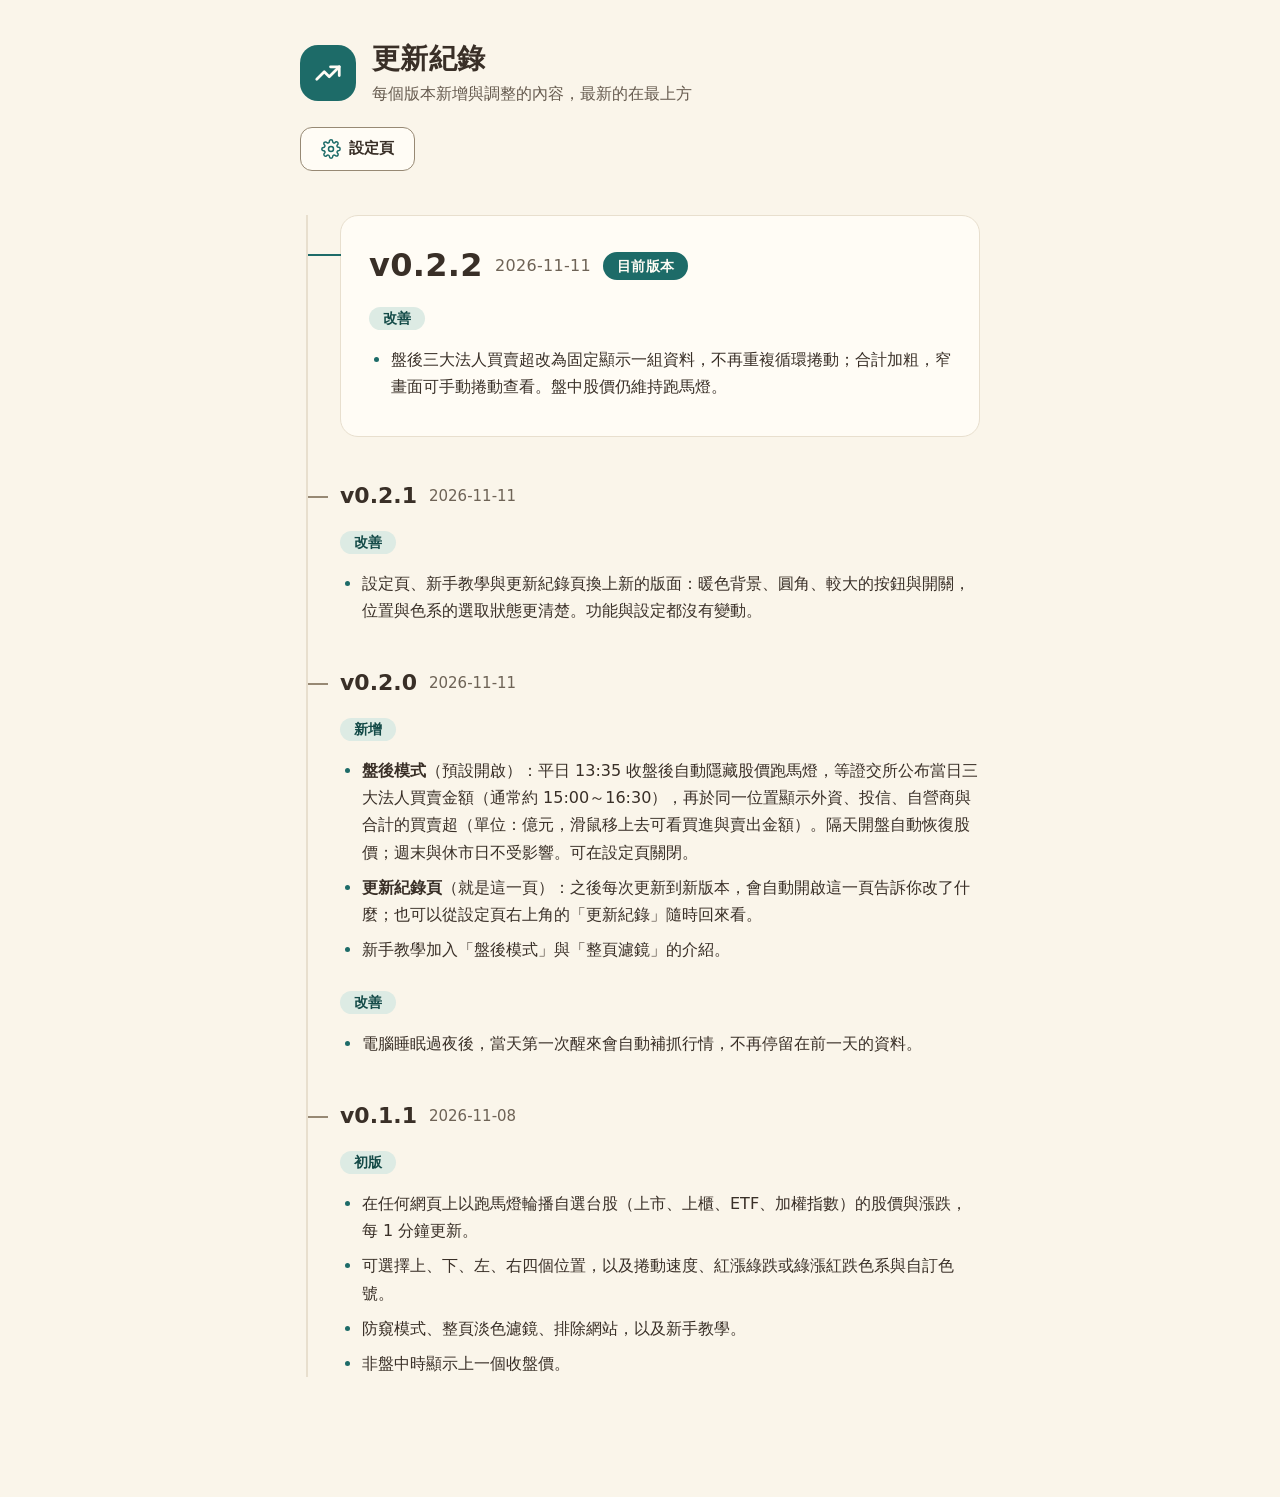
==== changelog.html @ 999ce127 "[UPD] 發布 v0.2.2，整合盤後固定法人資訊與介面更新" ====
<!doctype html>
<html lang="zh-Hant">
<head>
  <meta charset="utf-8">
  <meta name="viewport" content="width=device-width, initial-scale=1">
  <title>台股跑馬燈更新紀錄</title>
  <link rel="stylesheet" href="ui.css">
  <link rel="stylesheet" href="changelog.css">
</head>
<body>
  <main class="container">
    <header class="header">
      <div class="logo" data-icon="trend"></div>
      <div>
        <h1>更新紀錄</h1>
        <p>每個版本新增與調整的內容，最新的在最上方</p>
      </div>
    </header>
    <nav class="header-links" aria-label="相關頁面">
      <a class="btn" href="options.html" data-icon="settings">設定頁</a>
    </nav>

    <div class="timeline">
    <!-- 發版時：在這一行下方新增新版本的 article（最上面那篇會自動標示「目前版本」） -->

    <article class="release" aria-labelledby="v0-2-2">
      <h2 id="v0-2-2">v0.2.2 <time datetime="2026-11-11">2026-11-11</time></h2>
      <h3>改善</h3>
      <ul>
        <li>盤後三大法人買賣超改為固定顯示一組資料，不再重複循環捲動；合計加粗，窄畫面可手動捲動查看。盤中股價仍維持跑馬燈。</li>
      </ul>
    </article>

    <article class="release" aria-labelledby="v0-2-1">
      <h2 id="v0-2-1">v0.2.1 <time datetime="2026-11-11">2026-11-11</time></h2>
      <h3>改善</h3>
      <ul>
        <li>設定頁、新手教學與更新紀錄頁換上新的版面：暖色背景、圓角、較大的按鈕與開關，位置與色系的選取狀態更清楚。功能與設定都沒有變動。</li>
      </ul>
    </article>

    <article class="release" aria-labelledby="v0-2-0">
      <h2 id="v0-2-0">v0.2.0 <time datetime="2026-11-11">2026-11-11</time></h2>
      <h3>新增</h3>
      <ul>
        <li><strong>盤後模式</strong>（預設開啟）：平日 13:35 收盤後自動隱藏股價跑馬燈，等證交所公布當日三大法人買賣金額（通常約 15:00～16:30），再於同一位置顯示外資、投信、自營商與合計的買賣超（單位：億元，滑鼠移上去可看買進與賣出金額）。隔天開盤自動恢復股價；週末與休市日不受影響。可在設定頁關閉。</li>
        <li><strong>更新紀錄頁</strong>（就是這一頁）：之後每次更新到新版本，會自動開啟這一頁告訴你改了什麼；也可以從設定頁右上角的「更新紀錄」隨時回來看。</li>
        <li>新手教學加入「盤後模式」與「整頁濾鏡」的介紹。</li>
      </ul>
      <h3>改善</h3>
      <ul>
        <li>電腦睡眠過夜後，當天第一次醒來會自動補抓行情，不再停留在前一天的資料。</li>
      </ul>
    </article>

    <article class="release" aria-labelledby="v0-1-1">
      <h2 id="v0-1-1">v0.1.1 <time datetime="2026-11-08">2026-11-08</time></h2>
      <h3>初版</h3>
      <ul>
        <li>在任何網頁上以跑馬燈輪播自選台股（上市、上櫃、ETF、加權指數）的股價與漲跌，每 1 分鐘更新。</li>
        <li>可選擇上、下、左、右四個位置，以及捲動速度、紅漲綠跌或綠漲紅跌色系與自訂色號。</li>
        <li>防窺模式、整頁淡色濾鏡、排除網站，以及新手教學。</li>
        <li>非盤中時顯示上一個收盤價。</li>
      </ul>
    </article>
    </div>
  </main>

  <script src="ui.js"></script>
  <script src="changelog.js"></script>
</body>
</html>
---- ui.css ----
/* 設定頁、新手教學頁、更新紀錄頁共用樣式（方向 C：柔和溫潤 Soft & Friendly）
   所有顏色都走 :root token；只有漲跌色票預覽（ui.js 內嵌）是產品資料，不在此定義 */
:root {
  /* 表面：暖米白、奶油，不使用純白或冷灰 */
  --bg: #FAF5EA;
  --surface: #FFFCF5;
  --sunken: #F2EBDC;
  --line: #E8DFCE;
  --line-strong: #978974;
  /* 文字：深炭褐 */
  --fg: #392F27;
  --muted: #665B4F;
  --subtle: #6E6356;
  /* 強調色：深青綠（與紅漲綠跌的語意色區隔，只用在小面積） */
  --accent: #1D6B68;
  --accent-hover: #16524F;
  --accent-soft: #DDEBE4;
  --accent-ink: #134A47;
  --on-accent: #FFFCF5;
  --ring: #1D6B68;
  /* 開關 */
  --track-off: #9C8F7B;
  --knob: #FFFCF5;
  --knob-shadow: 0 1px 3px rgba(57, 47, 39, .3);
  /* 浮層與提示 */
  --shadow-float: 0 12px 32px rgba(57, 47, 39, .14), 0 2px 6px rgba(57, 47, 39, .08);
  --toast-bg: #392F27;
  --toast-fg: #FFFCF5;
  --mark: #F6E3A8;
  --mark-ink: #392F27;
  /* 模擬網頁／瀏覽器畫面（代表使用者看到的網頁，亮暗模式下都維持淺色） */
  --mock-bg: #FFFEFA;
  --mock-bar: #E6DECE;
  --mock-chrome: #F1EBDD;
  --mock-line: #DDD3C0;
  --mock-ink: #6E6356;
  --mock-cursor: #392F27;
  /* 擴充功能圖示本身的顏色（產品資產，與漲跌語意無關） */
  --ext-red: #C62828;
  /* 形狀 */
  --r: 14px;
  --r-sm: 12px;
  --pill: 999px;
  color-scheme: light;
  font-family: system-ui, -apple-system, "PingFang TC", "Noto Sans TC", "Microsoft JhengHei", "Segoe UI", sans-serif;
}
/* 深色版（選用）：在 <html> 加上 data-theme="dark" 即啟用；提案預設只出淺色 */
:root[data-theme="dark"] {
  --bg: #1D1915;
  --surface: #26211C;
  --sunken: #2F2923;
  --line: #3A332B;
  --line-strong: #7A6E60;
  --fg: #F0E8DB;
  --muted: #BDB2A3;
  --subtle: #A79B8B;
  --accent: #72C4BB;
  --accent-hover: #8FD5CD;
  --accent-soft: #1F3A38;
  --accent-ink: #A6E0D9;
  --on-accent: #12211F;
  --ring: #72C4BB;
  --track-off: #6B6054;
  --knob: #F0E8DB;
  --knob-shadow: 0 1px 3px rgba(0, 0, 0, .5);
  --shadow-float: 0 12px 32px rgba(0, 0, 0, .5), 0 2px 6px rgba(0, 0, 0, .35);
  --toast-bg: #F0E8DB;
  --toast-fg: #1D1915;
  --mark: #6B5A22;
  --mark-ink: #F0E8DB;
  color-scheme: dark;
}

* { box-sizing: border-box; }
body { margin: 0; background: var(--bg); color: var(--fg); font-size: 16px; line-height: 1.7; -webkit-font-smoothing: antialiased; }
h1, h2, h3 { margin: 0; line-height: 1.35; font-weight: 700; }
a { color: var(--accent); text-underline-offset: 3px; }
:focus-visible { outline: 2px solid var(--ring); outline-offset: 2px; }
.icon { width: 20px; height: 20px; flex: none; stroke: currentColor; fill: none; stroke-width: 1.8; stroke-linecap: round; stroke-linejoin: round; }

.container { max-width: 720px; margin: 0 auto; padding: 40px 20px 112px; }

/* 頁首 */
.header { display: flex; align-items: center; gap: 16px; }
.logo { width: 56px; height: 56px; flex: none; border-radius: 18px; background: var(--accent); color: var(--on-accent); display: grid; place-items: center; }
.logo .icon { width: 30px; height: 30px; stroke-width: 2.2; }
.header h1 { font-size: 28px; letter-spacing: .01em; }
.header p { margin: 2px 0 0; color: var(--muted); }
.header-links { display: flex; flex-wrap: wrap; gap: 10px; margin: 20px 0 0; }

/* 分組：標題 + 一組相連的設定列 */
.group { margin-top: 44px; }
.group > h2 { font-size: 20px; display: flex; align-items: center; gap: 10px; }
.group > h2 .icon { color: var(--accent); width: 22px; height: 22px; }
.desc { margin: 4px 0 14px; color: var(--muted); font-size: 15px; }
.group > h2 + .panel, .group > h2 + .seg, .group > h2 + #preview { margin-top: 14px; }
.sub-title { font-size: 17px; margin: 28px 0 0; }

.panel { background: var(--surface); border: 1px solid var(--line); border-radius: var(--r); }
.panel.pad { padding: 20px; }
.panel > .row { display: flex; align-items: center; gap: 16px; min-height: 64px; padding: 14px 20px; }
.panel > .row + .row { border-top: 1px solid var(--line); }
.panel > .row:first-child { border-radius: 13px 13px 0 0; }
.panel > .row:last-child { border-radius: 0 0 13px 13px; }
.panel > .row:only-child { border-radius: 13px; }
.row-icon { width: 40px; height: 40px; flex: none; border-radius: var(--r-sm); background: var(--accent-soft); color: var(--accent-ink); display: grid; place-items: center; }
.row-text { flex: 1; min-width: 0; }
.row-title { display: block; font-size: 16px; font-weight: 600; line-height: 1.5; }
.row-desc { display: block; margin-top: 2px; color: var(--muted); font-size: 14px; line-height: 1.65; }

.field-label { display: block; font-weight: 600; font-size: 15px; margin: 20px 0 8px; }
.panel.pad > .field-label:first-child, .panel.pad > div > .field-label:first-child { margin-top: 0; }
.helper { color: var(--subtle); font-size: 14px; margin-top: 8px; }

textarea, input[type="text"] {
  width: 100%; font: inherit; color: var(--fg); background: var(--surface);
  border: 1.5px solid var(--line-strong); border-radius: var(--r-sm); padding: 12px 14px; resize: vertical;
}
textarea::placeholder, input[type="text"]::placeholder { color: var(--subtle); }
textarea:focus-visible, input[type="text"]:focus-visible { outline-offset: 1px; border-color: var(--accent); }
textarea { min-height: 120px; line-height: 1.7; }

/* 按鈕 */
.btn { display: inline-flex; align-items: center; justify-content: center; gap: 8px; min-height: 44px; padding: 0 20px;
  border-radius: var(--r-sm); border: 1.5px solid var(--line-strong); background: var(--surface); color: var(--fg); font: inherit; font-size: 15px; font-weight: 600;
  cursor: pointer; text-decoration: none; transition: background-color .15s, border-color .15s, color .15s; }
.btn .icon { color: var(--accent); }
.btn:hover { background: var(--sunken); border-color: var(--fg); }
.btn:active { background: var(--line); }
.btn:disabled { opacity: .5; cursor: not-allowed; background: var(--sunken); border-color: var(--line); }
.btn.primary { background: var(--accent); border-color: var(--accent); color: var(--on-accent); min-height: 48px; padding: 0 28px; font-size: 16px; }
.btn.primary .icon { color: inherit; }
.btn.primary:hover { background: var(--accent-hover); border-color: var(--accent-hover); }
.btn.primary:active { background: var(--accent-ink); border-color: var(--accent-ink); }
.btn.primary:disabled { background: var(--sunken); color: var(--subtle); border-color: var(--line); }
.btn.ghost { border-color: transparent; background: transparent; color: var(--muted); }
.btn.ghost:hover { background: var(--sunken); color: var(--fg); border-color: transparent; }
.btn.ghost:active { background: var(--line); }
.btn.ghost:disabled { background: transparent; }

/* 大按鈕式單選（radio） */
.seg { display: grid; grid-template-columns: repeat(auto-fit, minmax(140px, 1fr)); gap: 12px; }
.seg.cols-3 { grid-template-columns: repeat(3, 1fr); }
.seg label { cursor: pointer; position: relative; display: block; }
.seg input { position: absolute; opacity: 0; pointer-events: none; }
.seg input + span { position: relative; display: flex; flex-direction: column; align-items: center; justify-content: center; gap: 10px; min-height: 100px; padding: 18px 12px;
  border: 2px solid var(--line); border-radius: var(--r); background: var(--surface); font-weight: 600; color: var(--fg); text-align: center; line-height: 1.4;
  transition: border-color .15s, background-color .15s; }
.seg label:hover input:not(:checked) + span { border-color: var(--line-strong); }
.seg input:checked + span { border-color: var(--accent); background: var(--accent-soft); color: var(--accent-ink); }
.seg input:focus-visible + span { outline: 2px solid var(--ring); outline-offset: 2px; }
.seg small { font-weight: 400; color: var(--muted); font-size: 13px; }
/* 已選取的勾勾徽章 */
.seg input + span::before { content: ""; position: absolute; top: 10px; right: 10px; width: 22px; height: 22px; border-radius: 50%; background: var(--accent); opacity: 0; }
.seg input + span::after { content: ""; position: absolute; top: 15px; right: 18px; width: 5px; height: 10px; border: solid var(--on-accent); border-width: 0 2px 2px 0; transform: rotate(45deg); opacity: 0; }
.seg input:checked + span::before, .seg input:checked + span::after { opacity: 1; }

/* 位置示意圖：迷你瀏覽器框 */
.mini { display: block; width: 84px; height: 56px; border: 2px solid var(--line-strong); border-radius: 8px; position: relative; background: var(--mock-bg); overflow: hidden; }
.mini::before { content: ""; position: absolute; left: 0; right: 0; top: 0; height: 9px; background: var(--mock-bar); }
.mini i { position: absolute; background: var(--accent); }
.mini.top i { left: 0; right: 0; top: 9px; height: 8px; }
.mini.bottom i { left: 0; right: 0; bottom: 0; height: 8px; }
.mini.left i { left: 0; top: 9px; bottom: 0; width: 14px; }
.mini.right i { right: 0; top: 9px; bottom: 0; width: 14px; }
.seg input:checked + span .mini { border-color: var(--accent); }

/* 色系選項中的漲跌示意 */
.pair { display: flex; gap: 6px; }
.chip { display: inline-flex; align-items: center; gap: 2px; padding: 2px 10px; border-radius: 8px; font-size: 14px; font-weight: 600; font-variant-numeric: tabular-nums; }

/* 自訂色號：一列一個 */
.color-row { cursor: pointer; }
.color-row .name { flex: 1; font-size: 16px; }
input[type="color"] { width: 56px; height: 36px; padding: 2px; border: 1.5px solid var(--line-strong); border-radius: 10px; background: var(--surface); cursor: pointer; }
.panel > .row.action { justify-content: flex-end; min-height: 72px; }

/* 開關 */
.switch { display: flex; align-items: center; justify-content: space-between; gap: 16px; cursor: pointer; min-height: 44px; position: relative; }
.switch.row:hover { background: var(--sunken); }
.switch input { position: absolute; opacity: 0; pointer-events: none; }
.switch .track { width: 56px; height: 32px; flex: none; border-radius: var(--pill); background: var(--track-off); position: relative; transition: background-color .2s; }
.switch .track::after { content: ""; position: absolute; top: 3px; left: 3px; width: 26px; height: 26px; border-radius: 50%; background: var(--knob); box-shadow: var(--knob-shadow); transition: transform .2s; }
.switch input:checked + .track { background: var(--accent); }
.switch input:checked + .track::after { transform: translateX(24px); }
.switch input:focus-visible + .track { outline: 2px solid var(--ring); outline-offset: 3px; }

/* 股票搜尋選擇器 */
.combo { position: relative; }
.combo-icon { position: absolute; left: 16px; top: 50%; transform: translateY(-50%); color: var(--subtle); display: flex; pointer-events: none; }
.combo input { padding-left: 46px; min-height: 52px; border-radius: var(--r); }
.suggest { position: absolute; left: 0; right: 0; top: calc(100% + 6px); z-index: 10; margin: 0; padding: 6px; list-style: none;
  background: var(--surface); border: 1px solid var(--line); border-radius: var(--r); box-shadow: var(--shadow-float); max-height: 340px; overflow: auto; }
.suggest[hidden] { display: none; }
.suggest li { display: flex; align-items: center; justify-content: space-between; gap: 12px; min-height: 48px; padding: 8px 12px; border-radius: var(--r-sm); cursor: pointer; }
.suggest li[aria-selected="true"] { background: var(--accent-soft); color: var(--accent-ink); }
.suggest li.empty { color: var(--subtle); cursor: default; }
.opt-main { display: flex; align-items: baseline; gap: 10px; min-width: 0; }
.opt-name { font-weight: 600; overflow-wrap: anywhere; }
.suggest .code { color: var(--subtle); font-size: 14px; font-variant-numeric: tabular-nums; }
.suggest li[aria-selected="true"] .code { color: var(--accent-ink); }
.suggest mark { background: var(--mark); color: var(--mark-ink); border-radius: 4px; padding: 0 2px; }
.suggest .added { flex: none; font-size: 13px; font-weight: 600; color: var(--accent-ink); background: var(--accent-soft); border-radius: var(--pill); padding: 0 10px; }
.suggest li[aria-selected="true"] .added { background: var(--surface); }

/* 已加入清單（可排序）：一組相連的列 */
.stock-list { list-style: none; margin: 0; padding: 0; border: 1px solid var(--line); border-radius: var(--r); overflow: hidden; background: var(--surface); }
.stock-list > .helper { margin: 0; padding: 18px; text-align: center; }
.stock-row { display: flex; align-items: center; gap: 6px; min-height: 56px; padding: 4px 8px 4px 12px; background: var(--surface); transition: opacity .15s, background-color .15s; }
.stock-row + .stock-row { border-top: 1px solid var(--line); }
.stock-row:hover { background: var(--sunken); }
.stock-row.dragging { opacity: .4; }
.stock-row.drop-before { box-shadow: inset 0 3px 0 var(--accent); }
.stock-row.drop-after { box-shadow: inset 0 -3px 0 var(--accent); }
.drag-handle { display: flex; color: var(--subtle); cursor: grab; padding: 8px 4px; }
.drag-handle .icon { width: 20px; height: 20px; fill: currentColor; }
.stock-row:active .drag-handle { cursor: grabbing; }
.row-no { min-width: 22px; text-align: right; color: var(--subtle); font-size: 14px; font-variant-numeric: tabular-nums; }
.row-name { flex: 1; min-width: 0; margin-left: 6px; font-weight: 600; overflow-wrap: anywhere; font-variant-numeric: tabular-nums; }
.row-btn { appearance: none; border: 0; background: transparent; font: inherit; padding: 0; cursor: pointer; width: 44px; height: 44px; flex: none; display: grid; place-items: center; border-radius: var(--r-sm); color: var(--muted);
  transition: background-color .15s, color .15s; }
.row-btn .icon { width: 18px; height: 18px; }
.row-btn:hover { background: var(--line); color: var(--fg); }
.row-btn:active { background: var(--line-strong); color: var(--surface); }
.row-btn:disabled { opacity: .3; cursor: not-allowed; background: transparent; color: var(--muted); }

/* 跑馬燈即時預覽 */
.preview { border: 1px solid var(--line); border-radius: var(--r); overflow: hidden; background: var(--mock-bg); }
.preview-bar { display: flex; align-items: center; height: 44px; background: var(--mock-bg); border-top: 1px solid var(--mock-line); overflow: hidden; }
.preview-track { display: flex; gap: 10px; padding: 0 10px; width: max-content; animation: pv-scroll 18s linear infinite; }
.preview-bar:hover .preview-track { animation-play-state: paused; }
.preview-page { height: 84px; padding: 16px 20px; display: flex; flex-direction: column; gap: 10px; transition: background-color .3s; }
.preview-page b { display: block; height: 10px; border-radius: 5px; background: var(--mock-bar); }
.preview-page b:nth-child(1) { width: 40%; } .preview-page b:nth-child(2) { width: 70%; } .preview-page b:nth-child(3) { width: 55%; }
.pv-item { display: inline-flex; gap: 8px; align-items: baseline; padding: 4px 12px; border-radius: 8px; font-size: 14px; white-space: nowrap; }
.pv-item .n { font-weight: 600; } .pv-item .p, .pv-item .c { font-variant-numeric: tabular-nums; } .pv-item .c { font-size: 13px; }
@keyframes pv-scroll { from { transform: translateX(0); } to { transform: translateX(-50%); } }

.note-box { margin: 20px 0 0; font-size: 14px; color: var(--muted); background: var(--accent-soft); border-radius: var(--r-sm); padding: 14px 16px; line-height: 1.7; }
.note-box strong { color: var(--accent-ink); display: block; }

/* 已儲存提示：固定在畫面下方，捲到哪裡都看得到 */
.toast { position: fixed; left: 50%; bottom: 28px; z-index: 50; display: inline-flex; align-items: center; gap: 8px; padding: 10px 20px; border-radius: var(--pill);
  background: var(--toast-bg); color: var(--toast-fg); font-size: 15px; font-weight: 600; pointer-events: none;
  opacity: 0; transform: translate(-50%, 8px); transition: opacity .2s, transform .2s; }
.toast.show { opacity: 1; transform: translate(-50%, 0); }

@media (max-width: 560px) {
  .container { padding: 28px 16px 104px; }
  .header h1 { font-size: 24px; }
  .logo { width: 48px; height: 48px; border-radius: 16px; }
  .panel.pad { padding: 16px; }
  .panel > .row { padding: 12px 16px; gap: 12px; }
  .stock-row { gap: 2px; padding-left: 8px; }
  .row-btn { width: 40px; height: 44px; }
}
@media (prefers-reduced-motion: reduce) {
  *, *::before, *::after { transition-duration: 0s !important; }
  .preview-track { animation: none; }
}
.sub-title + .panel { margin-top: 12px; }
---- changelog.css ----
/* 更新紀錄頁專用樣式（方向 C：柔和溫潤）；共用 token 見 ui.css */
.timeline { margin: 44px 0 0 6px; padding-left: 32px; border-left: 2px solid var(--line); }
.release { position: relative; margin-bottom: 44px; --tick-top: 15px; }
.release:last-child { margin-bottom: 0; }
/* 從時間軸線連到版本標題的短橫線 */
.release::before { content: ""; position: absolute; left: -32px; top: var(--tick-top); width: 20px; height: 2px; background: var(--line-strong); }

.release h2 { display: flex; flex-wrap: wrap; align-items: center; gap: 4px 12px; font-size: 22px; }
.release time { font-size: 15px; font-weight: 400; color: var(--subtle); font-variant-numeric: tabular-nums; }
.release h3 { display: inline-block; margin: 20px 0 8px; padding: 2px 14px; border-radius: var(--pill); background: var(--accent-soft); color: var(--accent-ink); font-size: 14px; font-weight: 700; }
.release ul { margin: 0; padding-left: 22px; }
.release li { margin: 8px 0; }
.release li::marker { color: var(--accent); }

/* 最新版本：放大，並標示「目前版本」 */
.release:first-of-type { --tick-top: 38px; padding: 28px; background: var(--surface); border: 1px solid var(--line); border-radius: 18px; }
.release:first-of-type::before { left: -33px; width: 33px; background: var(--accent); }
.release:first-of-type h2 { font-size: 32px; letter-spacing: .01em; }
.release:first-of-type h2::after { content: "目前版本"; order: 3; font-size: 14px; font-weight: 700; color: var(--on-accent); background: var(--accent); border-radius: var(--pill); padding: 0 14px; line-height: 28px; }
.release:first-of-type time { font-size: 16px; }
.release:first-of-type ul { font-size: 16px; }

@media (max-width: 560px) {
  .timeline { padding-left: 22px; margin-left: 4px; }
  .release::before { left: -22px; width: 12px; }
  .release:first-of-type { padding: 20px 18px; }
  .release:first-of-type::before { left: -23px; width: 23px; }
  .release:first-of-type h2 { font-size: 28px; }
}
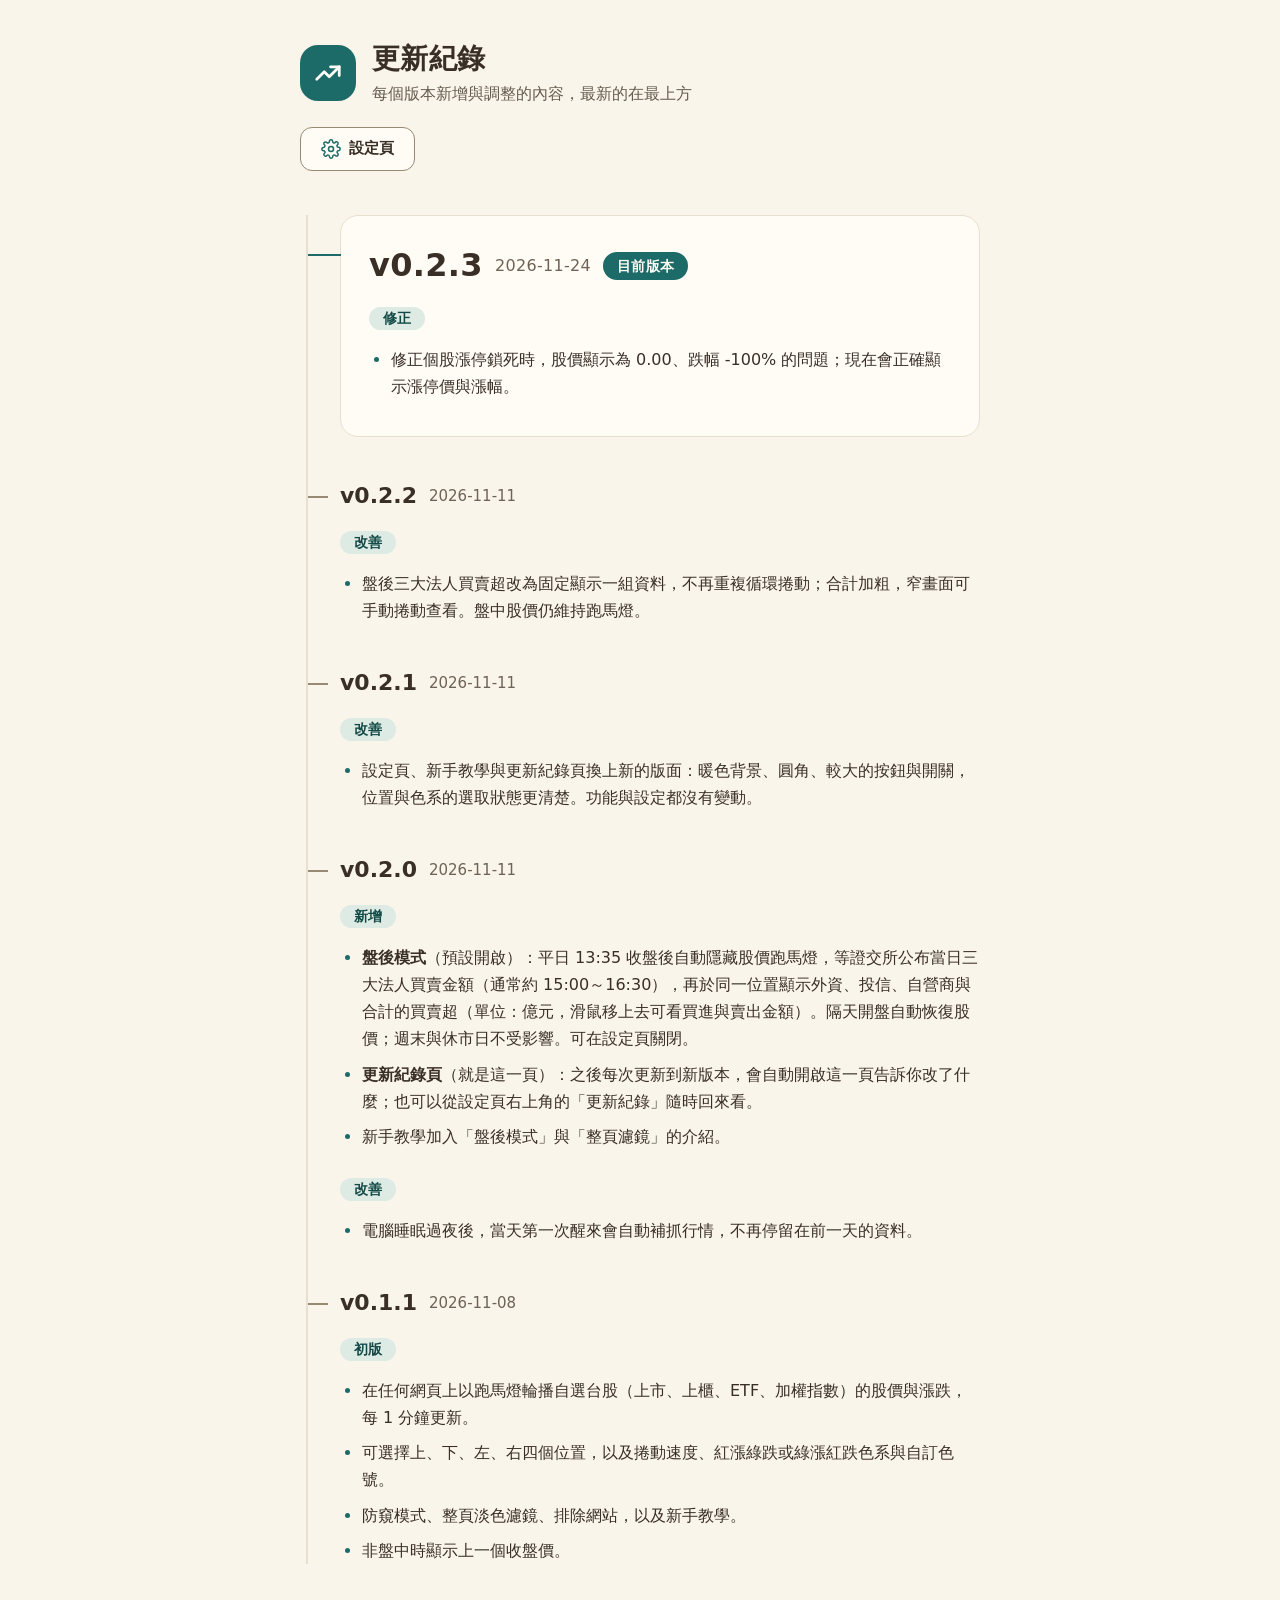
==== commit 1062268f: "[FIX] 修正漲停鎖死時股價顯示 0.00 與 -100%，發布 v0.2.3" ====
--- a/changelog.html
+++ b/changelog.html
@@ -22,6 +22,14 @@
 
     <div class="timeline">
     <!-- 發版時：在這一行下方新增新版本的 article（最上面那篇會自動標示「目前版本」） -->
+
+    <article class="release" aria-labelledby="v0-2-3">
+      <h2 id="v0-2-3">v0.2.3 <time datetime="2026-11-24">2026-11-24</time></h2>
+      <h3>修正</h3>
+      <ul>
+        <li>修正個股漲停鎖死時，股價顯示為 0.00、跌幅 -100% 的問題；現在會正確顯示漲停價與漲幅。</li>
+      </ul>
+    </article>
 
     <article class="release" aria-labelledby="v0-2-2">
       <h2 id="v0-2-2">v0.2.2 <time datetime="2026-11-11">2026-11-11</time></h2>
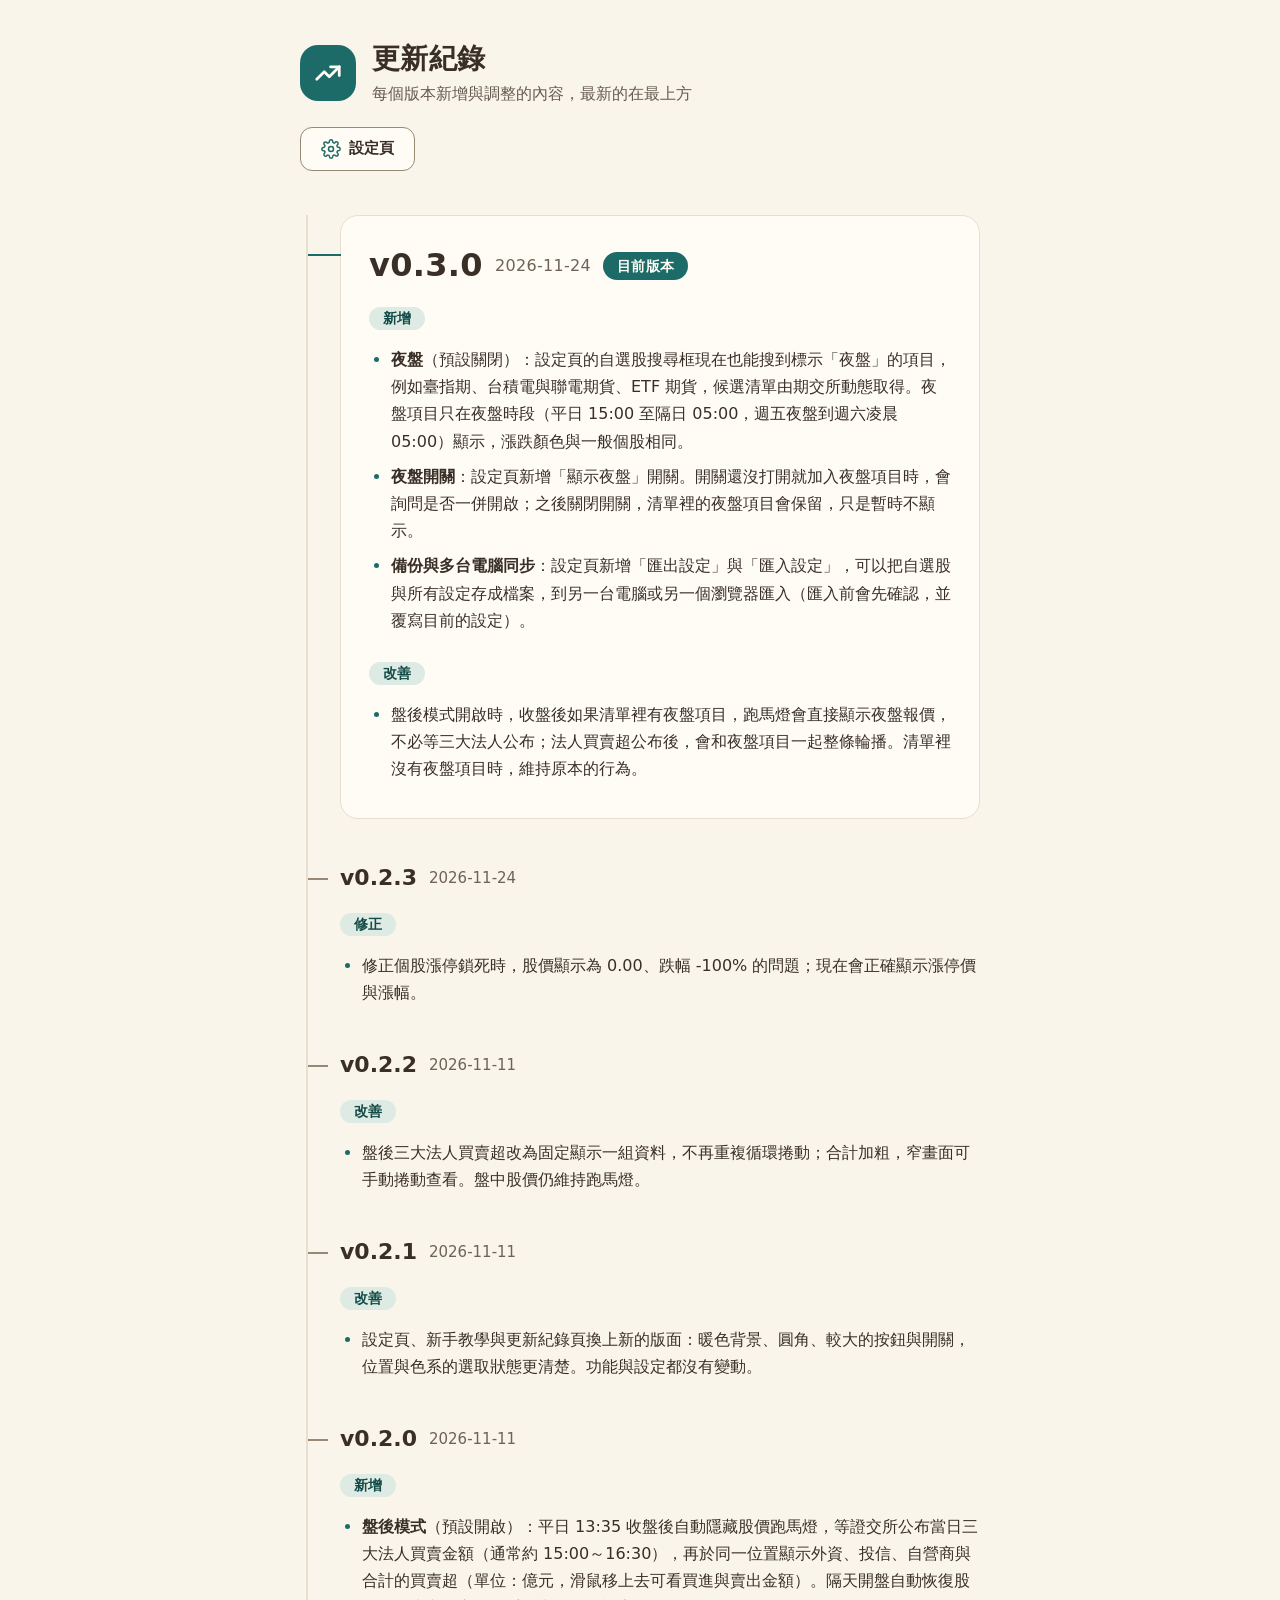
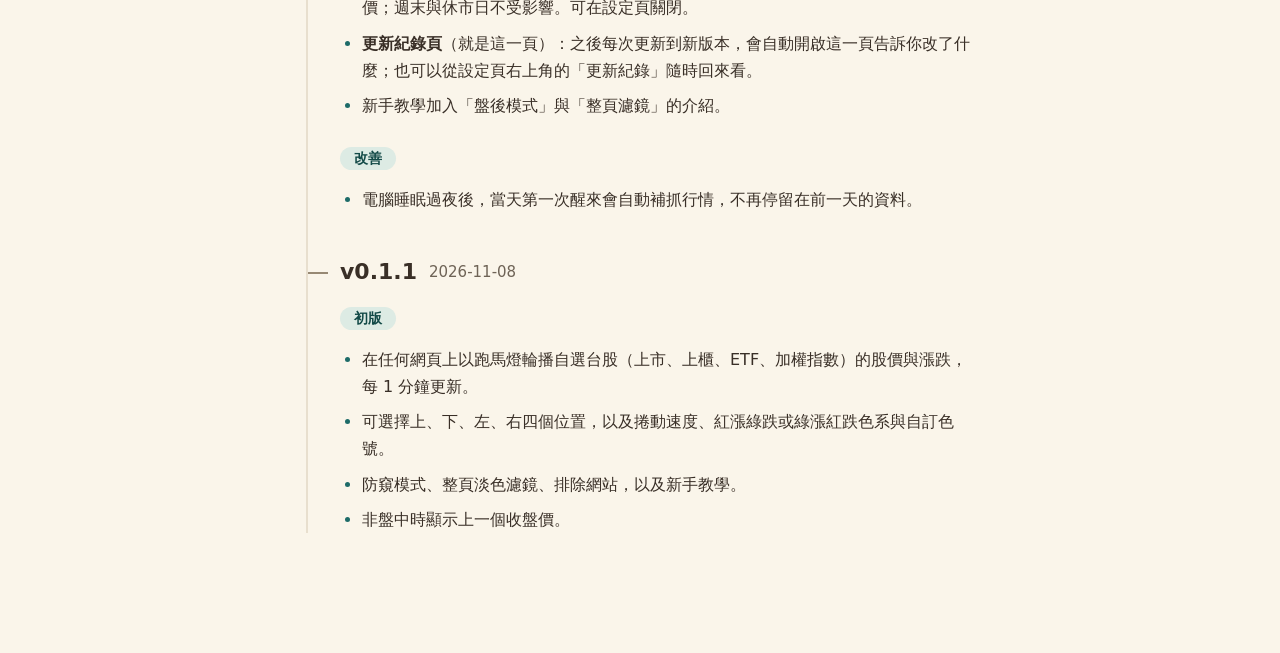
==== commit 872fea63: "[ADD] 新增臺指期夜盤與設定匯入匯出，發布 v0.3.0" ====
--- a/changelog.html
+++ b/changelog.html
@@ -22,6 +22,20 @@
 
     <div class="timeline">
     <!-- 發版時：在這一行下方新增新版本的 article（最上面那篇會自動標示「目前版本」） -->
+
+    <article class="release" aria-labelledby="v0-3-0">
+      <h2 id="v0-3-0">v0.3.0 <time datetime="2026-11-24">2026-11-24</time></h2>
+      <h3>新增</h3>
+      <ul>
+        <li><strong>夜盤</strong>（預設關閉）：設定頁的自選股搜尋框現在也能搜到標示「夜盤」的項目，例如臺指期、台積電與聯電期貨、ETF 期貨，候選清單由期交所動態取得。夜盤項目只在夜盤時段（平日 15:00 至隔日 05:00，週五夜盤到週六凌晨 05:00）顯示，漲跌顏色與一般個股相同。</li>
+        <li><strong>夜盤開關</strong>：設定頁新增「顯示夜盤」開關。開關還沒打開就加入夜盤項目時，會詢問是否一併開啟；之後關閉開關，清單裡的夜盤項目會保留，只是暫時不顯示。</li>
+        <li><strong>備份與多台電腦同步</strong>：設定頁新增「匯出設定」與「匯入設定」，可以把自選股與所有設定存成檔案，到另一台電腦或另一個瀏覽器匯入（匯入前會先確認，並覆寫目前的設定）。</li>
+      </ul>
+      <h3>改善</h3>
+      <ul>
+        <li>盤後模式開啟時，收盤後如果清單裡有夜盤項目，跑馬燈會直接顯示夜盤報價，不必等三大法人公布；法人買賣超公布後，會和夜盤項目一起整條輪播。清單裡沒有夜盤項目時，維持原本的行為。</li>
+      </ul>
+    </article>
 
     <article class="release" aria-labelledby="v0-2-3">
       <h2 id="v0-2-3">v0.2.3 <time datetime="2026-11-24">2026-11-24</time></h2>
--- a/ui.css
+++ b/ui.css
@@ -216,7 +216,18 @@
 .drag-handle .icon { width: 20px; height: 20px; fill: currentColor; }
 .stock-row:active .drag-handle { cursor: grabbing; }
 .row-no { min-width: 22px; text-align: right; color: var(--subtle); font-size: 14px; font-variant-numeric: tabular-nums; }
-.row-name { flex: 1; min-width: 0; margin-left: 6px; font-weight: 600; overflow-wrap: anywhere; font-variant-numeric: tabular-nums; }
+.row-name { flex: 1; min-width: 0; margin-left: 6px; font-weight: 600; overflow-wrap: anywhere; font-variant-numeric: tabular-nums; display: flex; flex-wrap: wrap; align-items: baseline; gap: 6px; }
+.row-badge { font-size: 12px; font-weight: 600; padding: 1px 8px; border-radius: var(--pill); background: var(--accent-soft); color: var(--accent-ink); }
+.row-sub { font-size: 12px; font-weight: 400; color: var(--subtle); }
+.stock-row.is-off { opacity: .62; }
+.stock-row.is-off .row-badge { background: var(--sunken); color: var(--subtle); }
+.backup-actions { display: flex; flex-wrap: wrap; gap: 10px; }
+.backup-msg { margin-top: 10px; font-size: 14px; color: var(--accent-ink); min-height: 1.4em; }
+.backup-msg.err { color: var(--ext-red); }
+.dialog { border: 1px solid var(--line); border-radius: var(--r); background: var(--surface); color: var(--fg); padding: 24px; max-width: 420px; width: calc(100% - 32px); box-shadow: var(--shadow-float); font: inherit; }
+.dialog::backdrop { background: rgba(57, 47, 39, .45); }
+.dialog-msg { margin: 0 0 20px; line-height: 1.65; white-space: pre-line; }
+.dialog-actions { display: flex; justify-content: flex-end; gap: 10px; }
 .row-btn { appearance: none; border: 0; background: transparent; font: inherit; padding: 0; cursor: pointer; width: 44px; height: 44px; flex: none; display: grid; place-items: center; border-radius: var(--r-sm); color: var(--muted);
   transition: background-color .15s, color .15s; }
 .row-btn .icon { width: 18px; height: 18px; }
